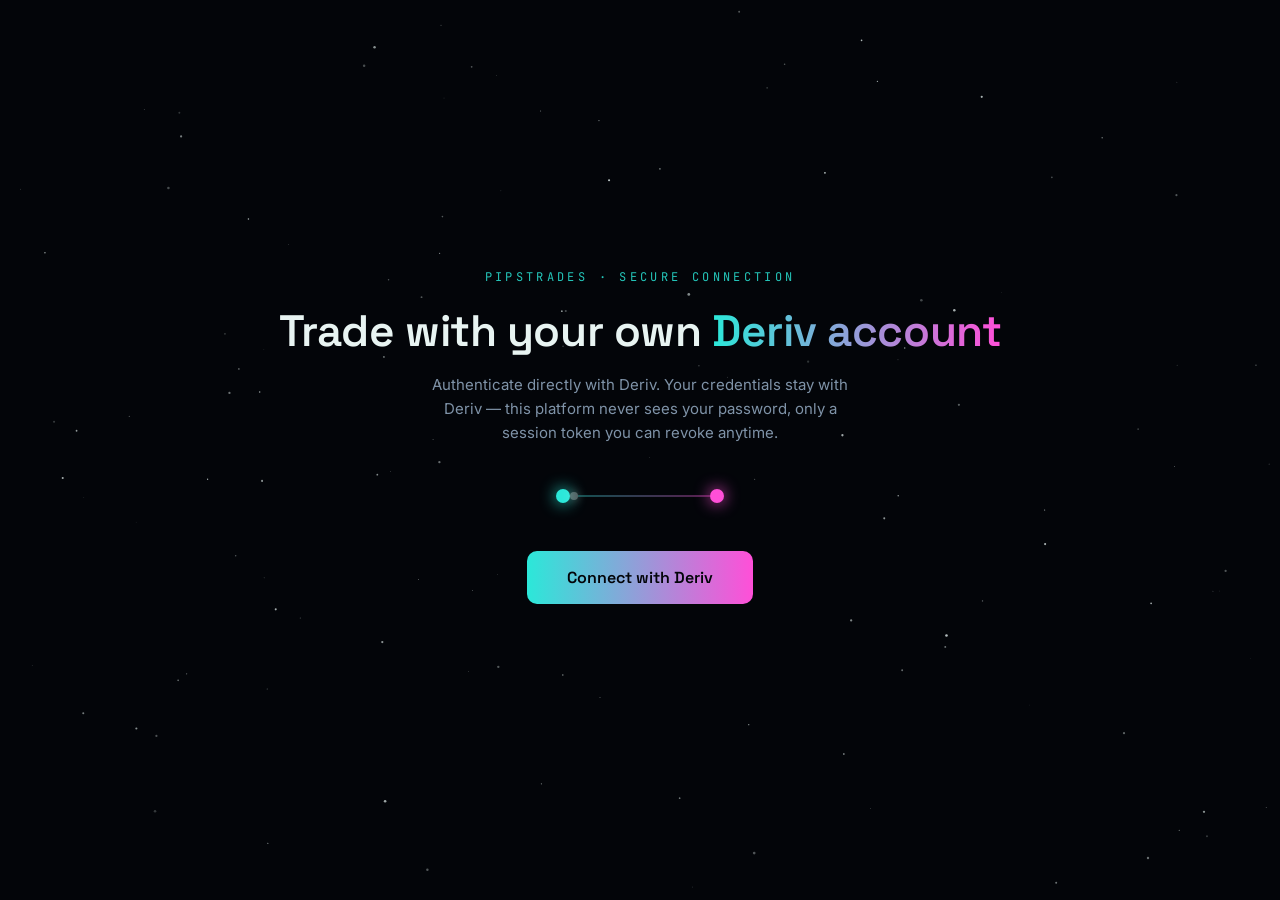
==== evenodd.html @ 02d7f3b8 "Redesign account as dropdown, remove redudant demo/real text" ====
<!DOCTYPE html>
<html lang="en">
<head>
<meta charset="UTF-8">
<meta name="viewport" content="width=device-width, initial-scale=1.0">
<title>pipstrades — Even/Odd Bot</title>
<link rel="stylesheet" href="/evenodd.css">
</head>
<body>

<div class="grid-overlay"></div>

<div class="app">

  <!-- HEADER -->
  <header class="header">
    <div class="header-left">
      <div class="logo-mark">◈</div>
      <div class="logo-text">
        <h1>EVEN<span class="accent">/</span>ODD</h1>
        <span class="subtitle">pipstrades Auto Trader</span>
      </div>
    </div>
    <div class="header-right">
      <a href="/dashboard" class="back-link">← Dashboard</a>
      <div class="status-pill" id="connectionStatus" data-state="disconnected">
        <span class="status-dot"></span>
        <span class="status-label">Disconnected</span>
      </div>
      <div class="balance-row">
        <div class="balance-block">
          <span class="balance-label">Balance</span>
          <span class="balance-value" id="balanceValue">--.--</span>
        </div>
        <div class="balance-block">
          <span class="balance-label">Currency</span>
          <span class="balance-value" id="currencyValue">--</span>
        </div>
      </div>
    </div>
  </header>

  <div class="layout">

    <!-- LEFT COLUMN -->
    <div class="col col-left">

      <!-- TRADE TYPE PANEL -->
      <section class="panel" id="tradeTypePanel">
        <div class="panel-head">
          <span class="panel-eyebrow">01</span>
          <h2>Trade Type</h2>
        </div>

        <div class="parity-toggle">
          <button class="parity-btn parity-even active" id="evenBtn" data-parity="EVEN">
            <span class="parity-icon">2</span>
            <span>Even</span>
          </button>
          <button class="parity-btn parity-odd" id="oddBtn" data-parity="ODD">
            <span class="parity-icon">1</span>
            <span>Odd</span>
          </button>
        </div>
      </section>

      <!-- TRADE SETTINGS -->
      <section class="panel" id="settingsPanel">
        <div class="panel-head">
          <span class="panel-eyebrow">02</span>
          <h2>Trade Settings</h2>
        </div>

        <div class="field">
          <label for="symbolSelect">Volatility Index</label>
          <select id="symbolSelect">
            <option value="R_10">Volatility 10 Index</option>
            <option value="R_25">Volatility 25 Index</option>
            <option value="R_50">Volatility 50 Index</option>
            <option value="R_75" selected>Volatility 75 Index</option>
            <option value="R_100">Volatility 100 Index</option>
            <option value="1HZ10V">Volatility 10 (1s) Index</option>
            <option value="1HZ100V">Volatility 100 (1s) Index</option>
          </select>
        </div>

        <div class="field-row">
          <div class="field">
            <label for="stakeInput">Stake</label>
            <input type="number" id="stakeInput" value="1" min="0.35" step="0.01">
          </div>
          <div class="field">
            <label for="durationInput">Duration</label>
            <input type="number" id="durationInput" value="1" min="1" step="1">
          </div>
        </div>

        <div class="field">
          <label for="durationUnit">Duration Unit</label>
          <select id="durationUnit">
            <option value="t" selected>Ticks</option>
            <option value="s">Seconds</option>
            <option value="m">Minutes</option>
          </select>
        </div>

        <div class="field-row">
          <div class="field">
            <label for="martingaleInput">Martingale Multiplier</label>
            <input type="number" id="martingaleInput" value="2" min="1" step="0.1">
          </div>
          <div class="field">
            <label for="lossPauseInput">Pause After Losses</label>
            <input type="number" id="lossPauseInput" value="3" min="0" step="1">
          </div>
        </div>

        <div class="field-row">
          <div class="field">
            <label for="stopLossInput">Session Stop Loss</label>
            <input type="number" id="stopLossInput" value="20" min="0" step="0.5">
          </div>
          <div class="field">
            <label for="takeProfitInput">Session Take Profit</label>
            <input type="number" id="takeProfitInput" value="20" min="0" step="0.5">
          </div>
        </div>

        <div class="pattern-note" id="patternNote">
          Entry pattern (Even): ODD → ODD → ODD → EVEN, then buy EVEN.
        </div>
      </section>

      <!-- CONTROLS -->
      <section class="panel controls-panel">
        <button class="btn btn-start" id="startBtn" disabled>Start Bot</button>
        <button class="btn btn-stop hidden" id="stopBtn">Stop Bot</button>
      </section>

    </div>

    <!-- RIGHT COLUMN -->
    <div class="col col-right">

      <!-- LIVE TICK / DIGIT DISPLAY -->
      <section class="panel">
        <div class="panel-head">
          <span class="panel-eyebrow">03</span>
          <h2>Live Digit Feed</h2>
          <span class="symbol-tag" id="activeSymbolTag">R_75</span>
        </div>

        <div class="tick-readout">
          <div class="last-digit-display">
            <span class="last-digit-value" id="lastDigitValue">-</span>
            <span class="last-digit-label" id="lastDigitParity">--</span>
          </div>
        </div>

        <div class="live-price-box">
          <span class="live-price-label" id="livePriceLabel">Volatility 75 Index Live Price</span>
          <div class="live-price-value" id="lastQuoteValue">--</div>
          <div class="live-price-lastdigit">Last digit: <span id="livePriceLastDigit">-</span></div>
        </div>

        <div class="digit-chart" id="digitChart"></div>

        <div class="parity-summary">
          <div class="parity-summary-block even-block">
            <span class="parity-summary-label">Even</span>
            <span class="parity-summary-value" id="evenCount">0</span>
            <span class="parity-summary-pct" id="evenPct">0%</span>
          </div>
          <div class="parity-summary-block odd-block">
            <span class="parity-summary-label">Odd</span>
            <span class="parity-summary-value" id="oddCount">0</span>
            <span class="parity-summary-pct" id="oddPct">0%</span>
          </div>
        </div>
      </section>

      <!-- STATS -->
      <section class="panel">
        <div class="panel-head">
          <span class="panel-eyebrow">04</span>
          <h2>Session Stats</h2>
        </div>
        <div class="stats-grid">
          <div class="stat-block">
            <span class="stat-label">Trades</span>
            <span class="stat-value" id="statTrades">0</span>
          </div>
          <div class="stat-block">
            <span class="stat-label">Wins</span>
            <span class="stat-value stat-win" id="statWins">0</span>
          </div>
          <div class="stat-block">
            <span class="stat-label">Losses</span>
            <span class="stat-value stat-loss" id="statLosses">0</span>
          </div>
          <div class="stat-block">
            <span class="stat-label">Win Rate</span>
            <span class="stat-value" id="statWinRate">0%</span>
          </div>
          <div class="stat-block">
            <span class="stat-label">Net P/L</span>
            <span class="stat-value" id="statPnl">0.00</span>
          </div>
          <div class="stat-block">
            <span class="stat-label">Current Stake</span>
            <span class="stat-value" id="statCurrentStake">--</span>
          </div>
        </div>
      </section>

      <!-- LOG -->
      <section class="panel log-panel">
        <div class="panel-head">
          <span class="panel-eyebrow">05</span>
          <h2>Activity Log</h2>
          <button class="btn-clear-log" id="clearLogBtn">Clear</button>
        </div>
        <div class="log-console" id="logConsole"></div>
      </section>

    </div>

  </div>

</div>

<script type="module" src="/evenodd.js"></script>
</body>
</html>
---- evenodd.css ----
@import url('https://fonts.googleapis.com/css2?family=JetBrains+Mono:wght@400;500;600;700&family=Rajdhani:wght@500;600;700&display=swap');

:root{
  --bg-void: #05070d;
  --bg-panel: #0a0e18;
  --bg-panel-raised: #0d1220;
  --border-line: #1b2436;
  --cyan: #2de8ff;
  --cyan-dim: #16606e;
  --magenta: #ff2fb0;
  --green: #33ffb0;
  --red: #ff4d6d;
  --amber: #ffb347;
  --text-primary: #e6f4ff;
  --text-dim: #6d80a0;
  --text-faint: #3d495e;
  --font-display: 'Rajdhani', sans-serif;
  --font-mono: 'JetBrains Mono', monospace;
}

*{ box-sizing: border-box; margin:0; padding:0; }

html, body{
  background: var(--bg-void);
  color: var(--text-primary);
  font-family: var(--font-mono);
  min-height: 100vh;
  overflow-x: hidden;
}

body{
  position: relative;
}

/* animated grid background */
.grid-overlay{
  position: fixed;
  inset: 0;
  background-image:
    linear-gradient(rgba(45,232,255,0.05) 1px, transparent 1px),
    linear-gradient(90deg, rgba(45,232,255,0.05) 1px, transparent 1px);
  background-size: 42px 42px;
  mask-image: radial-gradient(ellipse 80% 60% at 50% 0%, #000 40%, transparent 100%);
  pointer-events: none;
  z-index: 0;
}

.app{
  position: relative;
  z-index: 1;
  max-width: 1400px;
  margin: 0 auto;
  padding: 28px 24px 64px;
}

/* HEADER */
.header{
  display:flex;
  align-items:center;
  justify-content: space-between;
  padding-bottom: 22px;
  margin-bottom: 26px;
  border-bottom: 1px solid var(--border-line);
  flex-wrap: wrap;
  gap: 16px;
}

.header-left{ display:flex; align-items:center; gap:14px; }

.logo-mark{
  width:44px; height:44px;
  border:1px solid var(--cyan-dim);
  border-radius: 8px;
  display:flex; align-items:center; justify-content:center;
  color: var(--cyan);
  font-size: 20px;
  background: radial-gradient(circle at 30% 30%, rgba(45,232,255,0.15), transparent 70%);
  box-shadow: 0 0 18px rgba(45,232,255,0.15) inset;
}

.logo-text h1{
  font-family: var(--font-display);
  font-weight: 700;
  font-size: 26px;
  letter-spacing: 2px;
  line-height: 1;
}

.logo-text h1 .accent{ color: var(--cyan); }

.subtitle{
  display:block;
  font-size: 11px;
  color: var(--text-dim);
  letter-spacing: 1.5px;
  margin-top: 4px;
  text-transform: uppercase;
}

.header-right{
  display: flex;
  align-items: center;
  gap: 20px;
}

.status-pill{
  display:flex;
  align-items:center;
  gap: 8px;
  padding: 8px 14px;
  border-radius: 100px;
  border: 1px solid var(--border-line);
  background: var(--bg-panel);
  font-size: 12px;
  letter-spacing: 0.5px;
  text-transform: uppercase;
}

.status-dot{
  width:8px; height:8px;
  border-radius:50%;
  background: var(--red);
  box-shadow: 0 0 8px var(--red);
}

.status-pill[data-state="connected"] .status-dot{
  background: var(--green);
  box-shadow: 0 0 8px var(--green);
  animation: pulse-dot 1.8s infinite;
}

.status-pill[data-state="connecting"] .status-dot{
  background: var(--amber);
  box-shadow: 0 0 8px var(--amber);
  animation: pulse-dot 0.9s infinite;
}

@keyframes pulse-dot{
  0%,100%{ opacity:1; }
  50%{ opacity:0.35; }
}

/* LAYOUT */
.layout{
  display:grid;
  grid-template-columns: 380px 1fr;
  gap: 22px;
  align-items: start;
}

@media (max-width: 980px){
  .layout{ grid-template-columns: 1fr; }
}

.col{ display:flex; flex-direction:column; gap: 22px; }

/* PANEL */
.panel{
  background: linear-gradient(180deg, var(--bg-panel-raised), var(--bg-panel));
  border: 1px solid var(--border-line);
  border-radius: 10px;
  padding: 20px;
  position: relative;
}

.panel::before{
  content:'';
  position:absolute;
  top:0; left:0; right:0;
  height:1px;
  background: linear-gradient(90deg, transparent, var(--cyan-dim), transparent);
}

.panel-head{
  display:flex;
  align-items: baseline;
  gap: 10px;
  margin-bottom: 18px;
}

.panel-eyebrow{
  font-family: var(--font-mono);
  font-size: 11px;
  color: var(--cyan);
  border: 1px solid var(--cyan-dim);
  border-radius: 4px;
  padding: 1px 6px;
}

.panel-head h2{
  font-family: var(--font-display);
  font-weight: 600;
  font-size: 17px;
  letter-spacing: 1px;
  text-transform: uppercase;
  color: var(--text-primary);
  flex: 1;
}

.symbol-tag{
  font-size: 11px;
  color: var(--cyan);
  border: 1px solid var(--cyan-dim);
  padding: 2px 8px;
  border-radius: 4px;
  letter-spacing: 1px;
}

/* FIELDS */
.field{ margin-bottom: 14px; }
.field-row{ display:grid; grid-template-columns: 1fr 1fr; gap: 12px; }
.field-row .field{ margin-bottom: 14px; }

label{
  display:block;
  font-size: 11px;
  color: var(--text-dim);
  letter-spacing: 0.5px;
  text-transform: uppercase;
  margin-bottom: 6px;
}

input[type="text"],
input[type="password"],
input[type="number"],
select{
  width: 100%;
  background: #060911;
  border: 1px solid var(--border-line);
  border-radius: 6px;
  padding: 10px 12px;
  color: var(--text-primary);
  font-family: var(--font-mono);
  font-size: 13px;
  outline: none;
  transition: border-color 0.15s, box-shadow 0.15s;
}

input:focus, select:focus{
  border-color: var(--cyan);
  box-shadow: 0 0 0 3px rgba(45,232,255,0.1);
}

select{
  appearance: none;
  background-image: linear-gradient(45deg, transparent 50%, var(--cyan) 50%), linear-gradient(135deg, var(--cyan) 50%, transparent 50%);
  background-position: calc(100% - 18px) center, calc(100% - 13px) center;
  background-size: 5px 5px, 5px 5px;
  background-repeat: no-repeat;
}

.pattern-note{
  font-size: 12px;
  color: var(--cyan);
  background: rgba(45,232,255,0.05);
  border: 1px solid var(--cyan-dim);
  border-radius: 6px;
  padding: 10px 12px;
  line-height: 1.5;
  letter-spacing: 0.2px;
}

.checkbox-field{ margin-top: 4px; margin-bottom: 4px; }
.checkbox-label{
  display:flex;
  align-items:flex-start;
  gap: 10px;
  font-size: 12px;
  color: var(--text-dim);
  text-transform: none;
  letter-spacing: 0.2px;
  cursor: pointer;
}
.checkbox-label input{ margin-top: 2px; accent-color: var(--cyan); }

/* BUTTONS */
.btn{
  width: 100%;
  padding: 12px 16px;
  border-radius: 7px;
  font-family: var(--font-display);
  font-weight: 700;
  font-size: 15px;
  letter-spacing: 1px;
  text-transform: uppercase;
  border: none;
  cursor: pointer;
  transition: transform 0.1s, box-shadow 0.15s, opacity 0.15s;
  margin-bottom: 10px;
}

.btn:last-child{ margin-bottom: 0; }

.btn:disabled{
  opacity: 0.35;
  cursor: not-allowed;
}

.btn:not(:disabled):active{ transform: translateY(1px); }

.btn-primary{
  background: linear-gradient(180deg, #37f0ff, #17b8cc);
  color: #04141a;
  box-shadow: 0 0 20px rgba(45,232,255,0.25);
}

.btn-ghost{
  background: transparent;
  border: 1px solid var(--border-line);
  color: var(--text-dim);
}
.btn-ghost:hover{ border-color: var(--red); color: var(--red); }

.btn-start{
  background: linear-gradient(180deg, #3dffb0, #17b884);
  color: #042117;
  box-shadow: 0 0 20px rgba(51,255,176,0.25);
}

.btn-stop{
  background: linear-gradient(180deg, #ff5d7d, #cc1f45);
  color: #200308;
  box-shadow: 0 0 20px rgba(255,77,109,0.3);
}

.hidden{ display: none !important; }

.controls-panel{ display:flex; flex-direction:column; }

/* BALANCE */
.balance-row{
  display:flex;
  gap: 12px;
}
.balance-block{
  display:flex;
  flex-direction:column;
  gap: 4px;
}
.balance-label{
  font-size: 10px;
  color: var(--text-dim);
  text-transform: uppercase;
  letter-spacing: 1px;
}
.balance-value{
  font-family: var(--font-display);
  font-size: 22px;
  font-weight: 700;
  color: var(--cyan);
}

/* PARITY TOGGLE */
.parity-toggle{
  display:grid;
  grid-template-columns: 1fr 1fr;
  gap: 10px;
  margin-bottom: 4px;
}

.parity-btn{
  display:flex;
  flex-direction:column;
  align-items:center;
  gap: 6px;
  padding: 16px 10px;
  border-radius: 8px;
  border: 1px solid var(--border-line);
  background: #060911;
  color: var(--text-dim);
  font-family: var(--font-display);
  font-weight: 600;
  font-size: 14px;
  letter-spacing: 1px;
  text-transform: uppercase;
  cursor: pointer;
  transition: all 0.15s;
}

.parity-icon{
  font-family: var(--font-mono);
  font-size: 20px;
  font-weight: 700;
}

.parity-btn.parity-even.active{
  border-color: var(--cyan);
  color: var(--cyan);
  background: rgba(45,232,255,0.06);
  box-shadow: 0 0 16px rgba(45,232,255,0.15) inset;
}

.parity-btn.parity-odd.active{
  border-color: var(--magenta);
  color: var(--magenta);
  background: rgba(255,47,176,0.06);
  box-shadow: 0 0 16px rgba(255,47,176,0.15) inset;
}

/* TICK READOUT */
.tick-readout{
  display:flex;
  align-items:center;
  justify-content: space-between;
  padding: 16px;
  background: #060911;
  border: 1px solid var(--border-line);
  border-radius: 8px;
  margin-bottom: 18px;
}

.last-digit-display{
  display:flex;
  align-items:baseline;
  gap: 10px;
}

.last-digit-value{
  font-family: var(--font-display);
  font-size: 48px;
  font-weight: 700;
  color: var(--cyan);
  line-height: 1;
  text-shadow: 0 0 20px rgba(45,232,255,0.4);
}

.last-digit-label{
  font-size: 13px;
  color: var(--text-dim);
  letter-spacing: 1.5px;
  text-transform: uppercase;
}

.last-quote{
  font-size: 13px;
  color: var(--text-dim);
}

/* LIVE PRICE BOX */
.live-price-box{
  display:flex;
  flex-direction:column;
  align-items:center;
  text-align:center;
  gap: 6px;
  padding: 22px 16px;
  background: #060911;
  border: 1px solid var(--cyan-dim);
  border-radius: 8px;
  margin-bottom: 18px;
}

.live-price-label{
  font-size: 12px;
  color: var(--text-dim);
  text-transform: uppercase;
  letter-spacing: 1.5px;
}

.live-price-value{
  font-family: var(--font-display);
  font-weight: 700;
  font-size: 44px;
  color: var(--text-primary);
  line-height: 1.1;
  text-shadow: 0 0 18px rgba(45,232,255,0.25);
}

.live-price-lastdigit{
  font-size: 13px;
  color: var(--text-dim);
}

.live-price-lastdigit span{
  font-family: var(--font-mono);
  font-weight: 700;
}

/* DIGIT CHART */
.digit-chart{
  display:grid;
  grid-template-columns: repeat(10, 1fr);
  gap: 8px;
  padding: 14px 10px;
  background: #060911;
  border: 1px solid var(--border-line);
  border-radius: 8px;
  margin-bottom: 18px;
}

.digit-tile{
  display:flex;
  flex-direction:column;
  align-items:center;
  justify-content:center;
  gap: 6px;
  padding: 12px 4px;
  border-radius: 6px;
  border: 1px solid var(--cyan-dim);
  background: rgba(45,232,255,0.04);
}

.digit-tile.odd-digit{
  border-color: #6e1d55;
  background: rgba(255,47,176,0.04);
}

.digit-tile-digit{
  font-family: var(--font-display);
  font-size: 20px;
  font-weight: 700;
  color: var(--cyan);
}

.digit-tile.odd-digit .digit-tile-digit{ color: var(--magenta); }

.digit-tile-count{
  font-family: var(--font-mono);
  font-size: 12px;
  color: var(--text-dim);
}

@media (max-width: 480px){
  .digit-chart{ grid-template-columns: repeat(5, 1fr); }
}

.parity-summary{
  display:grid;
  grid-template-columns: 1fr 1fr;
  gap: 12px;
}

.parity-summary-block{
  display:flex;
  flex-direction: column;
  gap: 2px;
  padding: 12px;
  border-radius: 8px;
  border: 1px solid var(--border-line);
  background: #060911;
}

.even-block{ border-color: var(--cyan-dim); }
.odd-block{ border-color: #6e1d55; }

.parity-summary-label{
  font-size: 11px;
  text-transform: uppercase;
  letter-spacing: 1px;
  color: var(--text-dim);
}

.parity-summary-value{
  font-family: var(--font-display);
  font-size: 24px;
  font-weight: 700;
}

.even-block .parity-summary-value{ color: var(--cyan); }
.odd-block .parity-summary-value{ color: var(--magenta); }

.parity-summary-pct{
  font-size: 11px;
  color: var(--text-faint);
}

/* STATS */
.stats-grid{
  display:grid;
  grid-template-columns: repeat(3, 1fr);
  gap: 12px;
}

.stat-block{
  display:flex;
  flex-direction:column;
  gap: 4px;
  padding: 12px;
  border-radius: 8px;
  border: 1px solid var(--border-line);
  background: #060911;
}

.stat-label{
  font-size: 10px;
  color: var(--text-dim);
  text-transform: uppercase;
  letter-spacing: 1px;
}

.stat-value{
  font-family: var(--font-display);
  font-size: 20px;
  font-weight: 700;
  color: var(--text-primary);
}

.stat-win{ color: var(--green); }
.stat-loss{ color: var(--red); }

/* LOG */
.log-panel .panel-head{ align-items:center; }

.btn-clear-log{
  background: transparent;
  border: 1px solid var(--border-line);
  color: var(--text-dim);
  font-family: var(--font-mono);
  font-size: 11px;
  padding: 4px 10px;
  border-radius: 5px;
  cursor: pointer;
}
.btn-clear-log:hover{ border-color: var(--cyan); color: var(--cyan); }

.log-console{
  height: 220px;
  overflow-y: auto;
  background: #060911;
  border: 1px solid var(--border-line);
  border-radius: 8px;
  padding: 12px;
  font-size: 12px;
  line-height: 1.6;
  display:flex;
  flex-direction: column-reverse;
}

.log-line{
  color: var(--text-dim);
  border-bottom: 1px solid rgba(255,255,255,0.02);
  padding: 3px 0;
}

.log-line .log-time{
  color: var(--text-faint);
  margin-right: 8px;
}

.log-line.log-win{ color: var(--green); }
.log-line.log-loss{ color: var(--red); }
.log-line.log-info{ color: var(--cyan); }
.log-line.log-warn{ color: var(--amber); }
.log-line.log-error{ color: var(--red); }

/* scrollbar */
.log-console::-webkit-scrollbar{ width: 6px; }
.log-console::-webkit-scrollbar-thumb{ background: var(--border-line); border-radius: 3px; }

/* back link (added for platform nav) */
.back-link{
  font-family: var(--font-mono);
  font-size: 11px;
  color: var(--cyan);
  text-decoration: none;
  letter-spacing: 0.5px;
  border: 1px solid var(--cyan-dim);
  border-radius: 100px;
  padding: 8px 16px;
  transition: all 0.15s;
  white-space: nowrap;
}
.back-link:hover{
  background: rgba(45,232,255,0.08);
  box-shadow: 0 0 12px rgba(45,232,255,0.2);
}
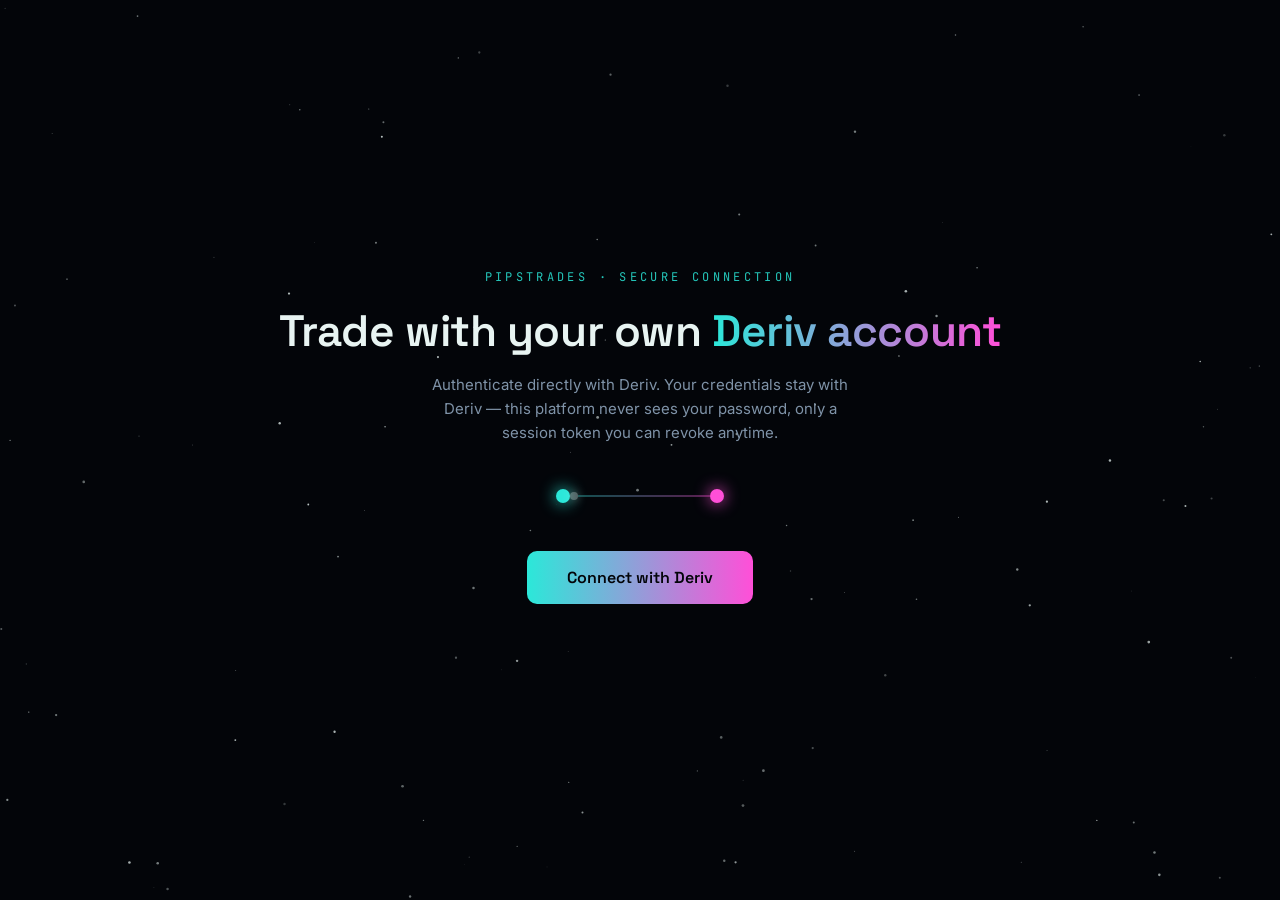
==== commit ba9ecfee: "Add Alpha 2 strategy to Even/Odd bot with toggle selector" ====
--- a/evenodd.html
+++ b/evenodd.html
@@ -45,22 +45,35 @@
     <!-- LEFT COLUMN -->
     <div class="col col-left">
 
-      <!-- TRADE TYPE PANEL -->
-      <section class="panel" id="tradeTypePanel">
+      <!-- STRATEGY SELECTOR -->
+      <section class="panel" id="strategyPanel">
         <div class="panel-head">
           <span class="panel-eyebrow">01</span>
-          <h2>Trade Type</h2>
-        </div>
-
-        <div class="parity-toggle">
-          <button class="parity-btn parity-even active" id="evenBtn" data-parity="EVEN">
-            <span class="parity-icon">2</span>
-            <span>Even</span>
-          </button>
-          <button class="parity-btn parity-odd" id="oddBtn" data-parity="ODD">
-            <span class="parity-icon">1</span>
-            <span>Odd</span>
-          </button>
+          <h2>Entry Strategy</h2>
+        </div>
+
+        <div class="strategy-toggle-row">
+          <div class="strategy-toggle active" id="alpha1Row">
+            <div class="strategy-toggle-label">
+              <span class="strategy-toggle-name">Alpha 1</span>
+              <span class="strategy-toggle-desc">Target = opposite parity of the single most-frequent digit. Entry digit = least-frequent digit within that top digit's own parity group.</span>
+            </div>
+            <label class="switch">
+              <input type="checkbox" id="alpha1Toggle" checked>
+              <span class="slider"></span>
+            </label>
+          </div>
+
+          <div class="strategy-toggle" id="alpha2Row">
+            <div class="strategy-toggle-label">
+              <span class="strategy-toggle-name">Alpha 2</span>
+              <span class="strategy-toggle-desc">Target = whichever parity (even/odd) leads in aggregate count. Entry digit = least-frequent digit within the opposite parity group.</span>
+            </div>
+            <label class="switch">
+              <input type="checkbox" id="alpha2Toggle">
+              <span class="slider"></span>
+            </label>
+          </div>
         </div>
       </section>
 
@@ -126,9 +139,7 @@
           </div>
         </div>
 
-        <div class="pattern-note" id="patternNote">
-          Entry pattern (Even): ODD → ODD → ODD → EVEN, then buy EVEN.
-        </div>
+        <div class="pattern-note" id="patternNote"></div>
       </section>
 
       <!-- CONTROLS -->
--- a/evenodd.css
+++ b/evenodd.css
@@ -28,11 +28,8 @@
   overflow-x: hidden;
 }
 
-body{
-  position: relative;
-}
-
-/* animated grid background */
+body{ position: relative; }
+
 .grid-overlay{
   position: fixed;
   inset: 0;
@@ -53,7 +50,6 @@
   padding: 28px 24px 64px;
 }
 
-/* HEADER */
 .header{
   display:flex;
   align-items:center;
@@ -85,7 +81,6 @@
   letter-spacing: 2px;
   line-height: 1;
 }
-
 .logo-text h1 .accent{ color: var(--cyan); }
 
 .subtitle{
@@ -97,11 +92,7 @@
   text-transform: uppercase;
 }
 
-.header-right{
-  display: flex;
-  align-items: center;
-  gap: 20px;
-}
+.header-right{ display: flex; align-items: center; gap: 20px; }
 
 .status-pill{
   display:flex;
@@ -128,33 +119,23 @@
   box-shadow: 0 0 8px var(--green);
   animation: pulse-dot 1.8s infinite;
 }
-
 .status-pill[data-state="connecting"] .status-dot{
   background: var(--amber);
   box-shadow: 0 0 8px var(--amber);
   animation: pulse-dot 0.9s infinite;
 }
-
-@keyframes pulse-dot{
-  0%,100%{ opacity:1; }
-  50%{ opacity:0.35; }
-}
-
-/* LAYOUT */
+@keyframes pulse-dot{ 0%,100%{ opacity:1; } 50%{ opacity:0.35; } }
+
 .layout{
   display:grid;
   grid-template-columns: 380px 1fr;
   gap: 22px;
   align-items: start;
 }
-
-@media (max-width: 980px){
-  .layout{ grid-template-columns: 1fr; }
-}
+@media (max-width: 980px){ .layout{ grid-template-columns: 1fr; } }
 
 .col{ display:flex; flex-direction:column; gap: 22px; }
 
-/* PANEL */
 .panel{
   background: linear-gradient(180deg, var(--bg-panel-raised), var(--bg-panel));
   border: 1px solid var(--border-line);
@@ -162,7 +143,6 @@
   padding: 20px;
   position: relative;
 }
-
 .panel::before{
   content:'';
   position:absolute;
@@ -206,7 +186,6 @@
   letter-spacing: 1px;
 }
 
-/* FIELDS */
 .field{ margin-bottom: 14px; }
 .field-row{ display:grid; grid-template-columns: 1fr 1fr; gap: 12px; }
 .field-row .field{ margin-bottom: 14px; }
@@ -220,10 +199,7 @@
   margin-bottom: 6px;
 }
 
-input[type="text"],
-input[type="password"],
-input[type="number"],
-select{
+input[type="text"], input[type="password"], input[type="number"], select{
   width: 100%;
   background: #060911;
   border: 1px solid var(--border-line);
@@ -235,11 +211,7 @@
   outline: none;
   transition: border-color 0.15s, box-shadow 0.15s;
 }
-
-input:focus, select:focus{
-  border-color: var(--cyan);
-  box-shadow: 0 0 0 3px rgba(45,232,255,0.1);
-}
+input:focus, select:focus{ border-color: var(--cyan); box-shadow: 0 0 0 3px rgba(45,232,255,0.1); }
 
 select{
   appearance: none;
@@ -260,20 +232,6 @@
   letter-spacing: 0.2px;
 }
 
-.checkbox-field{ margin-top: 4px; margin-bottom: 4px; }
-.checkbox-label{
-  display:flex;
-  align-items:flex-start;
-  gap: 10px;
-  font-size: 12px;
-  color: var(--text-dim);
-  text-transform: none;
-  letter-spacing: 0.2px;
-  cursor: pointer;
-}
-.checkbox-label input{ margin-top: 2px; accent-color: var(--cyan); }
-
-/* BUTTONS */
 .btn{
   width: 100%;
   padding: 12px 16px;
@@ -288,116 +246,101 @@
   transition: transform 0.1s, box-shadow 0.15s, opacity 0.15s;
   margin-bottom: 10px;
 }
-
 .btn:last-child{ margin-bottom: 0; }
-
-.btn:disabled{
-  opacity: 0.35;
-  cursor: not-allowed;
-}
-
+.btn:disabled{ opacity: 0.35; cursor: not-allowed; }
 .btn:not(:disabled):active{ transform: translateY(1px); }
-
-.btn-primary{
-  background: linear-gradient(180deg, #37f0ff, #17b8cc);
-  color: #04141a;
-  box-shadow: 0 0 20px rgba(45,232,255,0.25);
-}
-
-.btn-ghost{
-  background: transparent;
-  border: 1px solid var(--border-line);
-  color: var(--text-dim);
-}
-.btn-ghost:hover{ border-color: var(--red); color: var(--red); }
 
 .btn-start{
   background: linear-gradient(180deg, #3dffb0, #17b884);
   color: #042117;
   box-shadow: 0 0 20px rgba(51,255,176,0.25);
 }
-
 .btn-stop{
   background: linear-gradient(180deg, #ff5d7d, #cc1f45);
   color: #200308;
   box-shadow: 0 0 20px rgba(255,77,109,0.3);
 }
-
 .hidden{ display: none !important; }
-
 .controls-panel{ display:flex; flex-direction:column; }
 
-/* BALANCE */
-.balance-row{
-  display:flex;
-  gap: 12px;
-}
-.balance-block{
-  display:flex;
-  flex-direction:column;
-  gap: 4px;
-}
-.balance-label{
-  font-size: 10px;
-  color: var(--text-dim);
-  text-transform: uppercase;
-  letter-spacing: 1px;
-}
-.balance-value{
-  font-family: var(--font-display);
-  font-size: 22px;
-  font-weight: 700;
-  color: var(--cyan);
-}
-
-/* PARITY TOGGLE */
-.parity-toggle{
-  display:grid;
-  grid-template-columns: 1fr 1fr;
+.balance-row{ display:flex; gap: 12px; }
+.balance-block{ display:flex; flex-direction:column; gap: 4px; }
+.balance-label{ font-size: 10px; color: var(--text-dim); text-transform: uppercase; letter-spacing: 1px; }
+.balance-value{ font-family: var(--font-display); font-size: 22px; font-weight: 700; color: var(--cyan); }
+
+/* ── Strategy selector toggles (Alpha 1 / Alpha 2) ── */
+.strategy-toggle-row{
+  display:flex;
+  flex-direction: column;
   gap: 10px;
   margin-bottom: 4px;
 }
 
-.parity-btn{
-  display:flex;
-  flex-direction:column;
+.strategy-toggle{
+  display:flex;
   align-items:center;
-  gap: 6px;
-  padding: 16px 10px;
-  border-radius: 8px;
-  border: 1px solid var(--border-line);
-  background: #060911;
+  justify-content: space-between;
+  gap: 12px;
+  padding: 12px 14px;
+  border-radius: 8px;
+  border: 1px solid var(--border-line);
+  background: #060911;
+  transition: all 0.15s;
+}
+.strategy-toggle.active{
+  border-color: var(--cyan);
+  background: rgba(45,232,255,0.06);
+  box-shadow: 0 0 16px rgba(45,232,255,0.1) inset;
+}
+
+.strategy-toggle-label{
+  display:flex;
+  flex-direction: column;
+  gap: 2px;
+}
+.strategy-toggle-name{
+  font-family: var(--font-display);
+  font-weight: 700;
+  font-size: 14px;
+  letter-spacing: 0.5px;
+  color: var(--text-primary);
+}
+.strategy-toggle-desc{
+  font-size: 11px;
   color: var(--text-dim);
-  font-family: var(--font-display);
-  font-weight: 600;
-  font-size: 14px;
-  letter-spacing: 1px;
-  text-transform: uppercase;
+  max-width: 240px;
+  line-height: 1.4;
+}
+
+.switch{ position: relative; display: inline-block; width: 46px; height: 24px; flex-shrink: 0; }
+.switch input{ opacity: 0; width: 0; height: 0; }
+.slider{
+  position: absolute; inset: 0;
+  background: rgba(109,128,160,0.2);
+  border: 1px solid var(--border-line);
+  border-radius: 24px;
   cursor: pointer;
-  transition: all 0.15s;
-}
-
-.parity-icon{
-  font-family: var(--font-mono);
-  font-size: 20px;
-  font-weight: 700;
-}
-
-.parity-btn.parity-even.active{
-  border-color: var(--cyan);
-  color: var(--cyan);
-  background: rgba(45,232,255,0.06);
-  box-shadow: 0 0 16px rgba(45,232,255,0.15) inset;
-}
-
-.parity-btn.parity-odd.active{
-  border-color: var(--magenta);
-  color: var(--magenta);
-  background: rgba(255,47,176,0.06);
-  box-shadow: 0 0 16px rgba(255,47,176,0.15) inset;
-}
-
-/* TICK READOUT */
+  transition: 0.2s;
+}
+.slider::before{
+  content: '';
+  position: absolute;
+  height: 16px; width: 16px;
+  left: 3px; top: 3px;
+  background: var(--text-dim);
+  border-radius: 50%;
+  transition: 0.2s;
+}
+input:checked + .slider{
+  background: rgba(45,232,255,0.18);
+  border-color: var(--cyan-dim);
+}
+input:checked + .slider::before{
+  transform: translateX(22px);
+  background: var(--cyan);
+  box-shadow: 0 0 6px rgba(45,232,255,0.6);
+}
+
 .tick-readout{
   display:flex;
   align-items:center;
@@ -408,13 +351,7 @@
   border-radius: 8px;
   margin-bottom: 18px;
 }
-
-.last-digit-display{
-  display:flex;
-  align-items:baseline;
-  gap: 10px;
-}
-
+.last-digit-display{ display:flex; align-items:baseline; gap: 10px; }
 .last-digit-value{
   font-family: var(--font-display);
   font-size: 48px;
@@ -423,7 +360,6 @@
   line-height: 1;
   text-shadow: 0 0 20px rgba(45,232,255,0.4);
 }
-
 .last-digit-label{
   font-size: 13px;
   color: var(--text-dim);
@@ -431,12 +367,6 @@
   text-transform: uppercase;
 }
 
-.last-quote{
-  font-size: 13px;
-  color: var(--text-dim);
-}
-
-/* LIVE PRICE BOX */
 .live-price-box{
   display:flex;
   flex-direction:column;
@@ -449,14 +379,7 @@
   border-radius: 8px;
   margin-bottom: 18px;
 }
-
-.live-price-label{
-  font-size: 12px;
-  color: var(--text-dim);
-  text-transform: uppercase;
-  letter-spacing: 1.5px;
-}
-
+.live-price-label{ font-size: 12px; color: var(--text-dim); text-transform: uppercase; letter-spacing: 1.5px; }
 .live-price-value{
   font-family: var(--font-display);
   font-weight: 700;
@@ -465,18 +388,9 @@
   line-height: 1.1;
   text-shadow: 0 0 18px rgba(45,232,255,0.25);
 }
-
-.live-price-lastdigit{
-  font-size: 13px;
-  color: var(--text-dim);
-}
-
-.live-price-lastdigit span{
-  font-family: var(--font-mono);
-  font-weight: 700;
-}
-
-/* DIGIT CHART */
+.live-price-lastdigit{ font-size: 13px; color: var(--text-dim); }
+.live-price-lastdigit span{ font-family: var(--font-mono); font-weight: 700; }
+
 .digit-chart{
   display:grid;
   grid-template-columns: repeat(10, 1fr);
@@ -487,7 +401,6 @@
   border-radius: 8px;
   margin-bottom: 18px;
 }
-
 .digit-tile{
   display:flex;
   flex-direction:column;
@@ -499,37 +412,14 @@
   border: 1px solid var(--cyan-dim);
   background: rgba(45,232,255,0.04);
 }
-
-.digit-tile.odd-digit{
-  border-color: #6e1d55;
-  background: rgba(255,47,176,0.04);
-}
-
-.digit-tile-digit{
-  font-family: var(--font-display);
-  font-size: 20px;
-  font-weight: 700;
-  color: var(--cyan);
-}
-
+.digit-tile.odd-digit{ border-color: #6e1d55; background: rgba(255,47,176,0.04); }
+.digit-tile-digit{ font-family: var(--font-display); font-size: 20px; font-weight: 700; color: var(--cyan); }
 .digit-tile.odd-digit .digit-tile-digit{ color: var(--magenta); }
-
-.digit-tile-count{
-  font-family: var(--font-mono);
-  font-size: 12px;
-  color: var(--text-dim);
-}
-
-@media (max-width: 480px){
-  .digit-chart{ grid-template-columns: repeat(5, 1fr); }
-}
-
-.parity-summary{
-  display:grid;
-  grid-template-columns: 1fr 1fr;
-  gap: 12px;
-}
-
+.digit-tile-count{ font-family: var(--font-mono); font-size: 12px; color: var(--text-dim); }
+
+@media (max-width: 480px){ .digit-chart{ grid-template-columns: repeat(5, 1fr); } }
+
+.parity-summary{ display:grid; grid-template-columns: 1fr 1fr; gap: 12px; }
 .parity-summary-block{
   display:flex;
   flex-direction: column;
@@ -539,38 +429,15 @@
   border: 1px solid var(--border-line);
   background: #060911;
 }
-
 .even-block{ border-color: var(--cyan-dim); }
 .odd-block{ border-color: #6e1d55; }
-
-.parity-summary-label{
-  font-size: 11px;
-  text-transform: uppercase;
-  letter-spacing: 1px;
-  color: var(--text-dim);
-}
-
-.parity-summary-value{
-  font-family: var(--font-display);
-  font-size: 24px;
-  font-weight: 700;
-}
-
+.parity-summary-label{ font-size: 11px; text-transform: uppercase; letter-spacing: 1px; color: var(--text-dim); }
+.parity-summary-value{ font-family: var(--font-display); font-size: 24px; font-weight: 700; }
 .even-block .parity-summary-value{ color: var(--cyan); }
 .odd-block .parity-summary-value{ color: var(--magenta); }
-
-.parity-summary-pct{
-  font-size: 11px;
-  color: var(--text-faint);
-}
-
-/* STATS */
-.stats-grid{
-  display:grid;
-  grid-template-columns: repeat(3, 1fr);
-  gap: 12px;
-}
-
+.parity-summary-pct{ font-size: 11px; color: var(--text-faint); }
+
+.stats-grid{ display:grid; grid-template-columns: repeat(3, 1fr); gap: 12px; }
 .stat-block{
   display:flex;
   flex-direction:column;
@@ -580,27 +447,12 @@
   border: 1px solid var(--border-line);
   background: #060911;
 }
-
-.stat-label{
-  font-size: 10px;
-  color: var(--text-dim);
-  text-transform: uppercase;
-  letter-spacing: 1px;
-}
-
-.stat-value{
-  font-family: var(--font-display);
-  font-size: 20px;
-  font-weight: 700;
-  color: var(--text-primary);
-}
-
+.stat-label{ font-size: 10px; color: var(--text-dim); text-transform: uppercase; letter-spacing: 1px; }
+.stat-value{ font-family: var(--font-display); font-size: 20px; font-weight: 700; color: var(--text-primary); }
 .stat-win{ color: var(--green); }
 .stat-loss{ color: var(--red); }
 
-/* LOG */
 .log-panel .panel-head{ align-items:center; }
-
 .btn-clear-log{
   background: transparent;
   border: 1px solid var(--border-line);
@@ -625,29 +477,18 @@
   display:flex;
   flex-direction: column-reverse;
 }
-
-.log-line{
-  color: var(--text-dim);
-  border-bottom: 1px solid rgba(255,255,255,0.02);
-  padding: 3px 0;
-}
-
-.log-line .log-time{
-  color: var(--text-faint);
-  margin-right: 8px;
-}
-
+.log-line{ color: var(--text-dim); border-bottom: 1px solid rgba(255,255,255,0.02); padding: 3px 0; }
+.log-line .log-time{ color: var(--text-faint); margin-right: 8px; }
 .log-line.log-win{ color: var(--green); }
 .log-line.log-loss{ color: var(--red); }
 .log-line.log-info{ color: var(--cyan); }
 .log-line.log-warn{ color: var(--amber); }
 .log-line.log-error{ color: var(--red); }
 
-/* scrollbar */
 .log-console::-webkit-scrollbar{ width: 6px; }
 .log-console::-webkit-scrollbar-thumb{ background: var(--border-line); border-radius: 3px; }
 
-/* back link (added for platform nav) */
+/* back link (platform nav) */
 .back-link{
   font-family: var(--font-mono);
   font-size: 11px;
@@ -660,7 +501,4 @@
   transition: all 0.15s;
   white-space: nowrap;
 }
-.back-link:hover{
-  background: rgba(45,232,255,0.08);
-  box-shadow: 0 0 12px rgba(45,232,255,0.2);
-}
+.back-link:hover{ background: rgba(45,232,255,0.08); box-shadow: 0 0 12px rgba(45,232,255,0.2); }
